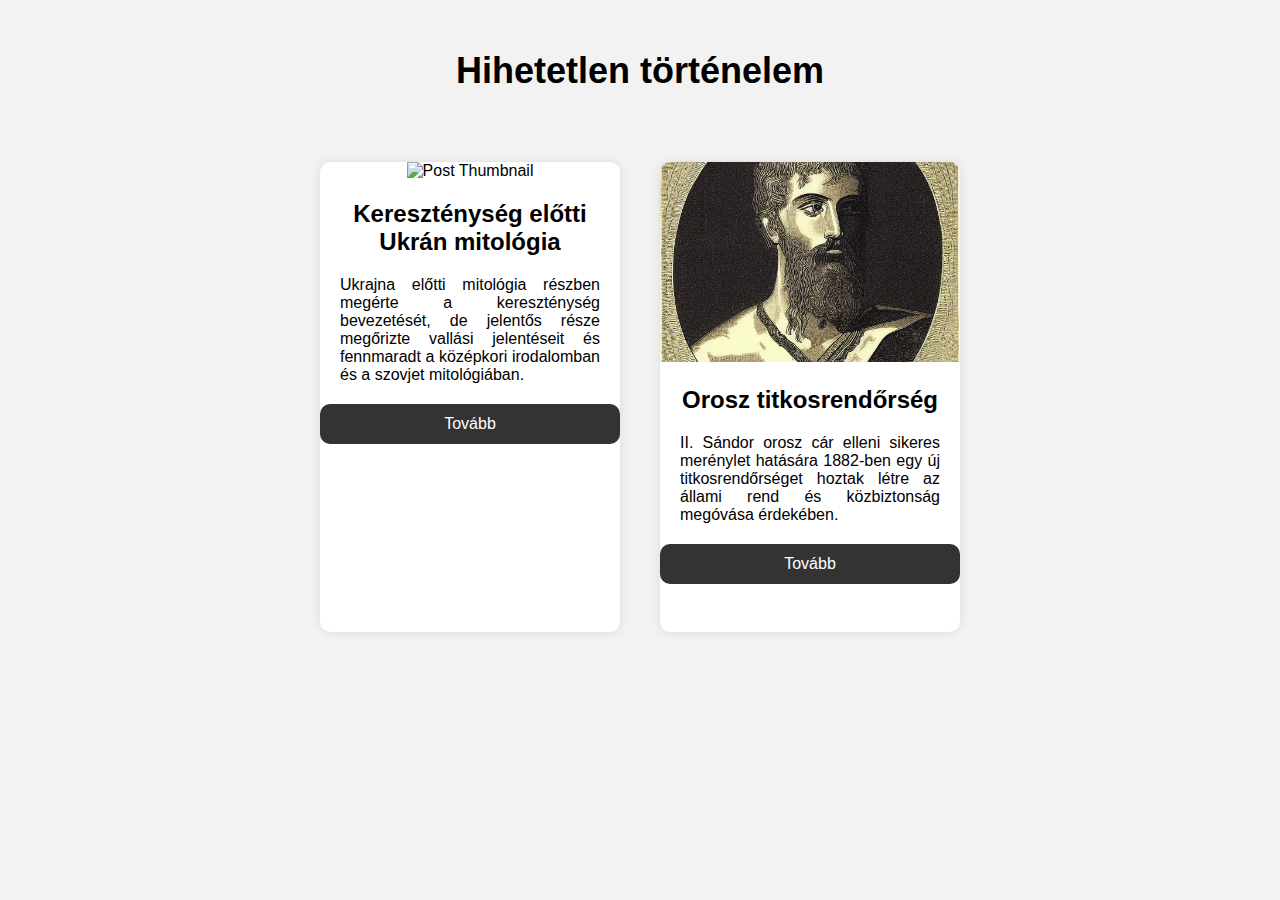
==== blog/index.html @ b0b9bb84 "to html - staic for the win" ====
<!DOCTYPE html>
<html>

<head>
    <title>Hihetetlen történelem</title>
    <style>
        /* Add some basic styling to the page */
        body {
            font-family: Arial, sans-serif;
            background-color: #f2f2f2;
        }

        h1 {
            font-size: 36px;
            text-align: center;
            margin-top: 50px;
        }

        .post-list {
            display: flex;
            flex-wrap: wrap;
            justify-content: center;
            margin-top: 50px;
        }

        .post-card {
            width: 300px;
            height: 470px;
            background-color: white;
            border-radius: 10px;
            box-shadow: 0px 0px 10px 0px rgba(0, 0, 0, 0.1);
            margin: 20px;
            text-align: center;
            overflow: hidden;
        }

        .post-card img {
            width: 100%;
            height: 200px;
            object-fit: cover;
        }

        .post-card h2 {
            font-size: 24px;
            margin-top: 20px;
        }

        .post-card p {
            font-size: 16px;
            margin-top: 20px;
            text-align: justify;
            padding: 0 20px;
        }

        .post-card a {
            display: block;
            width: 100%;
            height: 40px;
            line-height: 40px;
            background-color: #333;
            color: white;
            text-decoration: none;
            text-align: center;
            border-radius: 10px;
            margin-top: 20px;
        }
    </style>
</head>

<body>
    <h1>Hihetetlen történelem</h1>
    <div class="post-list">
        <!-- Add a post card for each of your blog posts -->
        <div class="post-card">
            <img src="history_1.png" alt="Post Thumbnail">
            <h2>Kereszténység előtti Ukrán mitológia</h2>
            <p>Ukrajna előtti mitológia részben megérte a kereszténység bevezetését, de jelentős része megőrizte vallási
                jelentéseit és fennmaradt a középkori irodalomban és a szovjet mitológiában.</p>
            <a href="mithologie-ukraini.html">Tovább</a>
        </div>
        <div class="post-card">
            <img src="history_3.png" alt="Post Thumbnail">
            <h2>Orosz titkosrendőrség</h2>
            <p>II. Sándor orosz cár elleni sikeres merénylet hatására
                1882-ben egy új titkosrendőrséget hoztak létre az állami rend és közbiztonság megóvása érdekében.</p>
            <a href="nix-kgb.html">Tovább</a>
        </div>
    </div>
</body>
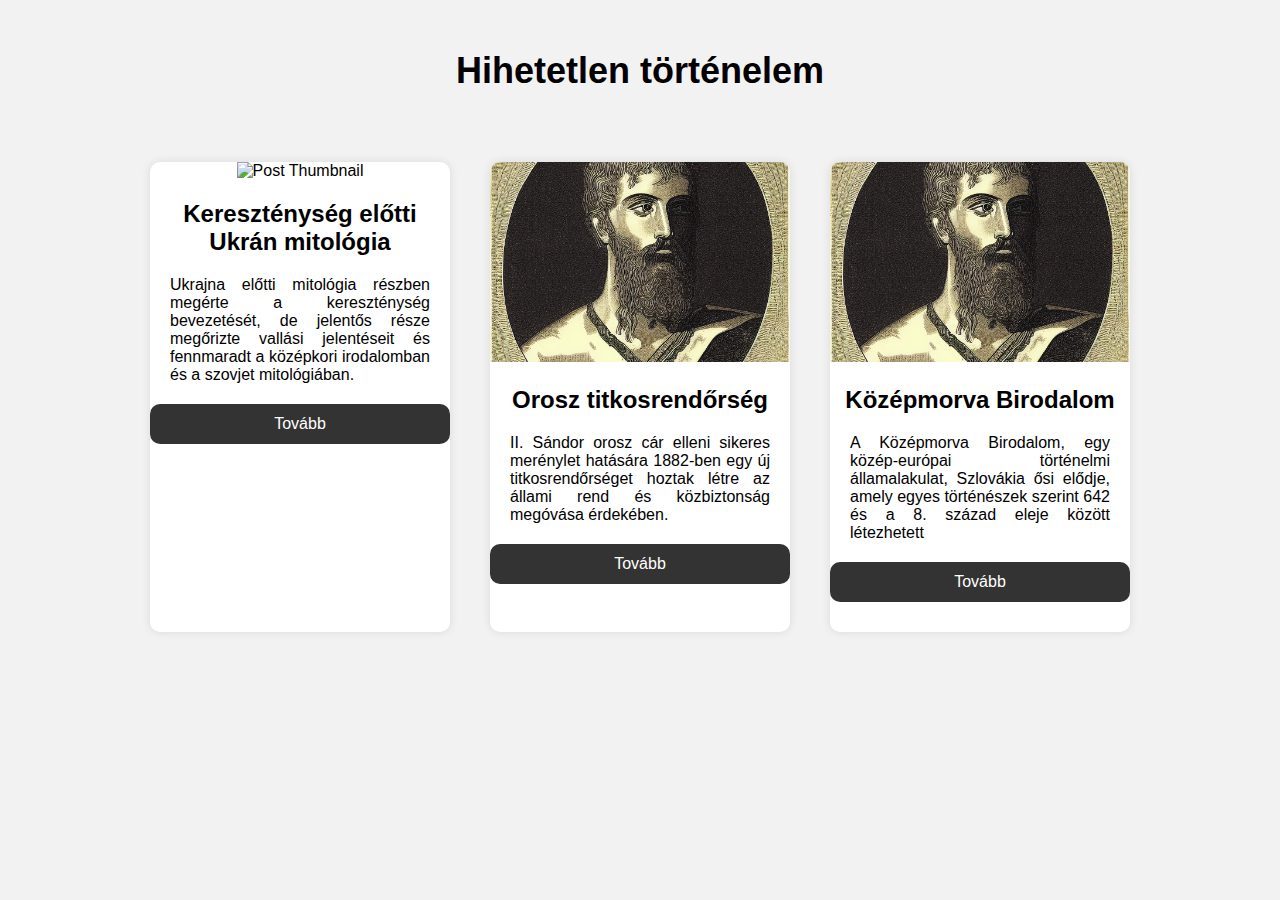
==== commit dd89dfa9: "med moravia" ====
--- a/blog/index.html
+++ b/blog/index.html
@@ -2,6 +2,7 @@
 <html>
 
 <head>
+    <meta content="width=device-width, initial-scale=1" name="viewport" />
     <title>Hihetetlen történelem</title>
     <style>
         /* Add some basic styling to the page */
@@ -15,6 +16,8 @@
             text-align: center;
             margin-top: 50px;
         }
+
+
 
         .post-list {
             display: flex;
@@ -64,6 +67,23 @@
             border-radius: 10px;
             margin-top: 20px;
         }
+
+        @media (max-width: 800px) {
+            .post-list {
+                flex-direction: column;
+            }
+
+            .post-card {
+                width: 90%;
+                height: 100%;
+                background-color: white;
+                border-radius: 10px;
+                box-shadow: 0px 0px 10px 0px rgba(0, 0, 0, 0.1);
+                margin: 5%;
+                text-align: center;
+                overflow: hidden;
+            }
+        }
     </style>
 </head>
 
@@ -85,5 +105,12 @@
                 1882-ben egy új titkosrendőrséget hoztak létre az állami rend és közbiztonság megóvása érdekében.</p>
             <a href="nix-kgb.html">Tovább</a>
         </div>
+        <div class="post-card">
+            <img src="history_3.png" alt="Post Thumbnail">
+            <h2>Középmorva Birodalom</h2>
+            <p>A Középmorva Birodalom, egy közép-európai történelmi államalakulat, Szlovákia ősi elődje, amely egyes
+                történészek szerint 642 és a 8. század eleje között létezhetett</p>
+            <a href="med-morva-empire.html">Tovább</a>
+        </div>
     </div>
 </body>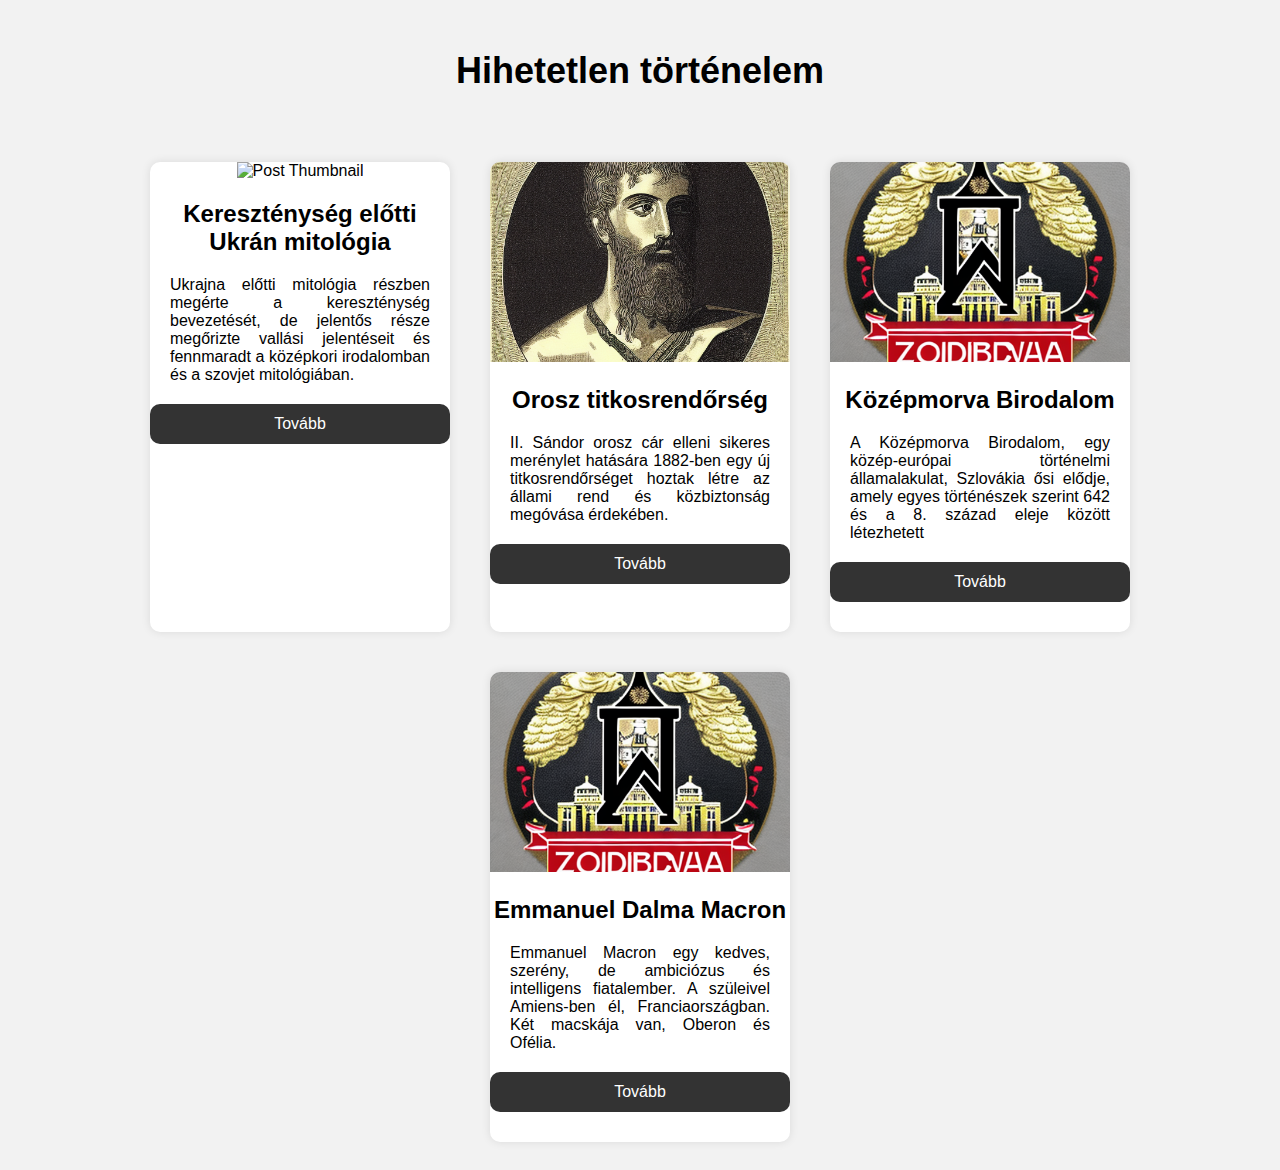
==== commit e9bcccb9: "ext" ====
--- a/blog/index.html
+++ b/blog/index.html
@@ -106,11 +106,18 @@
             <a href="nix-kgb.html">Tovább</a>
         </div>
         <div class="post-card">
-            <img src="history_3.png" alt="Post Thumbnail">
+            <img src="history_6.png" alt="Post Thumbnail">
             <h2>Középmorva Birodalom</h2>
             <p>A Középmorva Birodalom, egy közép-európai történelmi államalakulat, Szlovákia ősi elődje, amely egyes
                 történészek szerint 642 és a 8. század eleje között létezhetett</p>
             <a href="med-morva-empire.html">Tovább</a>
         </div>
+        <div class="post-card">
+            <img src="history_6.png" alt="Post Thumbnail">
+            <h2>Emmanuel Dalma Macron</h2>
+            <p>Emmanuel Macron egy kedves, szerény, de ambiciózus és intelligens fiatalember. A szüleivel Amiens-ben él,
+                Franciaországban. Két macskája van, Oberon és Ofélia.</p>
+            <a href="dalma-macron.html">Tovább</a>
+        </div>
     </div>
 </body>